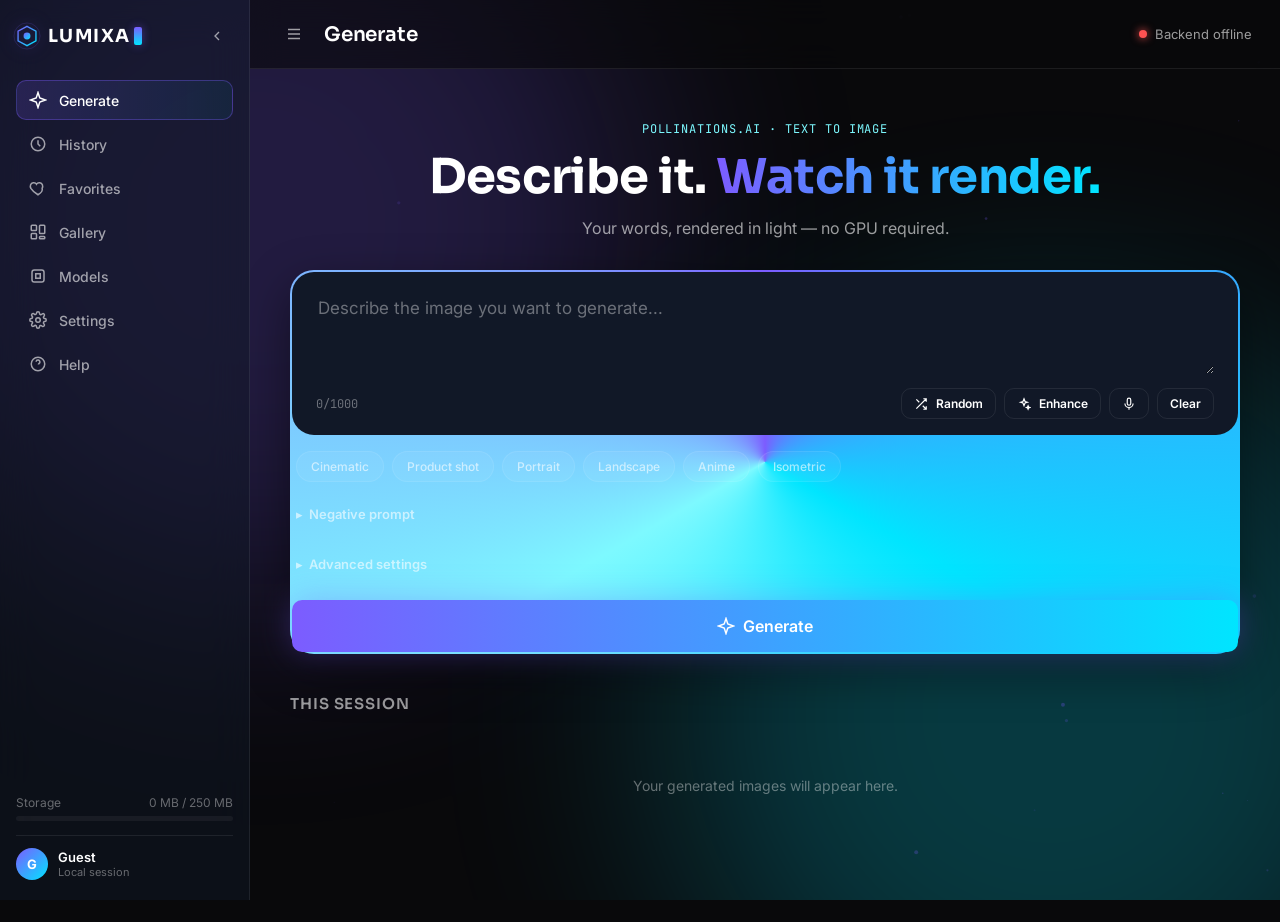
==== AI_Img_GEN/views/index.html @ 0aa5660e "Add files via upload Lumixa is a self-hosted AI image generation studio — describe what you want, an" ====
<!DOCTYPE html>
<html lang="en">
<head>
<meta charset="UTF-8">
<meta name="viewport" content="width=device-width, initial-scale=1.0">
<title>LUMIXA &mdash; AI Image Generator</title>
<meta name="description" content="Generate images with Pollinations.ai">

<!-- Fonts: Sora for display, Inter for body copy, JetBrains Mono for technical/metadata values -->
<link rel="preconnect" href="https://fonts.googleapis.com">
<link rel="preconnect" href="https://fonts.gstatic.com" crossorigin>
<link href="https://fonts.googleapis.com/css2?family=Sora:wght@400;500;600;700;800&family=Inter:wght@400;500;600;700&family=JetBrains+Mono:wght@400;500&display=swap" rel="stylesheet">

<link rel="stylesheet" href="style.css">
</head>
<body>

<!-- Ambient background: floating particles + gradient glow, purely decorative -->
<div class="bg-ambient" aria-hidden="true">
  <div class="bg-glow bg-glow--a"></div>
  <div class="bg-glow bg-glow--b"></div>
  <canvas id="particleCanvas"></canvas>
</div>

<div class="app" id="app">

  <!-- ============ SIDEBAR ============ -->
  <aside class="sidebar" id="sidebar" aria-label="Primary navigation">
    <div class="sidebar__top">
      <div class="brand">
        <span class="brand__mark brand__mark--animated" aria-hidden="true">
          <svg viewBox="0 0 32 32" width="22" height="22">
            <defs>
              <linearGradient id="brandGrad" x1="0" y1="0" x2="1" y2="1">
                <stop offset="0%" stop-color="var(--color-primary)"/>
                <stop offset="100%" stop-color="var(--color-secondary)"/>
              </linearGradient>
            </defs>
            <path d="M16 2 L29 9 V23 L16 30 L3 23 V9 Z" fill="none" stroke="url(#brandGrad)" stroke-width="2"/>
            <circle cx="16" cy="16" r="5" fill="url(#brandGrad)"/>
          </svg>
        </span>
        <span class="brand__name brand__name--animated" aria-label="LUMIXA">
          <span class="brand__name-text">LUMIXA</span>
          <span class="brand__cursor" aria-hidden="true"></span>
        </span>
      </div>
      <button class="icon-btn sidebar__collapse" id="sidebarCollapseBtn" type="button" aria-label="Collapse sidebar" aria-expanded="true">
        <svg width="16" height="16" viewBox="0 0 24 24" fill="none" stroke="currentColor" stroke-width="2"><path d="M15 6l-6 6 6 6"/></svg>
      </button>
    </div>

    <nav class="nav" aria-label="Views">
      <button class="nav__item is-active" data-view="generate" type="button">
        <svg class="nav__icon" viewBox="0 0 24 24" fill="none" stroke="currentColor" stroke-width="2"><path d="M12 2l2.4 7.2L22 12l-7.6 2.8L12 22l-2.4-7.2L2 12l7.6-2.8z"/></svg>
        <span class="nav__label">Generate</span>
      </button>
      <button class="nav__item" data-view="history" type="button">
        <svg class="nav__icon" viewBox="0 0 24 24" fill="none" stroke="currentColor" stroke-width="2"><circle cx="12" cy="12" r="9"/><path d="M12 7v5l3 3"/></svg>
        <span class="nav__label">History</span>
      </button>
      <button class="nav__item" data-view="favorites" type="button">
        <svg class="nav__icon" viewBox="0 0 24 24" fill="none" stroke="currentColor" stroke-width="2"><path d="M12 21s-7-4.35-9.5-8.5C.8 9 2.2 5.5 5.6 5c2-.3 3.7.7 4.4 2 .7-1.3 2.4-2.3 4.4-2 3.4.5 4.8 4 3.1 7.5C19 16.65 12 21 12 21z"/></svg>
        <span class="nav__label">Favorites</span>
      </button>
      <button class="nav__item" data-view="gallery" type="button">
        <svg class="nav__icon" viewBox="0 0 24 24" fill="none" stroke="currentColor" stroke-width="2"><rect x="3" y="3" width="7" height="7" rx="1"/><rect x="14" y="3" width="7" height="11" rx="1"/><rect x="3" y="14" width="7" height="7" rx="1"/><rect x="14" y="18" width="7" height="3" rx="1"/></svg>
        <span class="nav__label">Gallery</span>
      </button>
      <button class="nav__item" data-view="models" type="button">
        <svg class="nav__icon" viewBox="0 0 24 24" fill="none" stroke="currentColor" stroke-width="2"><rect x="4" y="4" width="16" height="16" rx="3"/><path d="M9 9h6v6H9z"/></svg>
        <span class="nav__label">Models</span>
      </button>
      <button class="nav__item" data-view="settings" type="button">
        <svg class="nav__icon" viewBox="0 0 24 24" fill="none" stroke="currentColor" stroke-width="2"><circle cx="12" cy="12" r="3"/><path d="M19.4 15a1.7 1.7 0 00.3 1.9l.1.1a2 2 0 11-2.8 2.8l-.1-.1a1.7 1.7 0 00-1.9-.3 1.7 1.7 0 00-1 1.5V21a2 2 0 11-4 0v-.1a1.7 1.7 0 00-1-1.6 1.7 1.7 0 00-1.9.3l-.1.1a2 2 0 11-2.8-2.8l.1-.1a1.7 1.7 0 00.3-1.9 1.7 1.7 0 00-1.5-1H3a2 2 0 110-4h.1a1.7 1.7 0 001.5-1 1.7 1.7 0 00-.3-1.9l-.1-.1a2 2 0 112.8-2.8l.1.1a1.7 1.7 0 001.9.3H9a1.7 1.7 0 001-1.5V3a2 2 0 114 0v.1a1.7 1.7 0 001 1.6 1.7 1.7 0 001.9-.3l.1-.1a2 2 0 112.8 2.8l-.1.1a1.7 1.7 0 00-.3 1.9V9a1.7 1.7 0 001.5 1H21a2 2 0 110 4h-.1a1.7 1.7 0 00-1.5 1z"/></svg>
        <span class="nav__label">Settings</span>
      </button>
      <button class="nav__item" data-view="help" type="button">
        <svg class="nav__icon" viewBox="0 0 24 24" fill="none" stroke="currentColor" stroke-width="2"><circle cx="12" cy="12" r="9"/><path d="M9.5 9a2.5 2.5 0 115 .5c0 1.5-2 1.8-2 3.3M12 17h.01"/></svg>
        <span class="nav__label">Help</span>
      </button>
    </nav>

    <div class="sidebar__bottom">
      <div class="storage">
        <div class="storage__row">
          <span>Storage</span>
          <span id="storageText">0 MB / 250 MB</span>
        </div>
        <div class="storage__bar"><div class="storage__fill" id="storageFill" style="width:0%"></div></div>
      </div>
      <div class="profile">
        <div class="profile__avatar" aria-hidden="true">G</div>
        <div class="profile__meta">
          <span class="profile__name">Guest</span>
          <span class="profile__plan">Local session</span>
        </div>
      </div>
    </div>
  </aside>

  <!-- ============ MAIN ============ -->
  <div class="main">
    <header class="topbar">
      <button class="icon-btn topbar__menu" id="mobileMenuBtn" type="button" aria-label="Open navigation">
        <svg width="20" height="20" viewBox="0 0 24 24" fill="none" stroke="currentColor" stroke-width="2"><path d="M4 6h16M4 12h16M4 18h16"/></svg>
      </button>
      <h1 class="topbar__title" id="viewTitle">Generate</h1>
      <div class="topbar__status" id="apiStatus" title="Backend status">
        <span class="status-dot" id="statusDot"></span>
        <span id="statusText">Checking backend&hellip;</span>
      </div>
    </header>

    <main class="workspace" id="workspace">

      <!-- ---------- GENERATE VIEW ---------- -->
      <section class="view is-active" id="view-generate" aria-labelledby="viewTitle">

        <div class="hero">
          <p class="hero__eyebrow">Pollinations.ai &middot; text&nbsp;to&nbsp;image</p>
          <h2 class="hero__title">Describe it. <span class="hero__title-accent">Watch it render.</span></h2>
          <p class="hero__subtitle">Your words, rendered in light &mdash; no GPU required.</p>
        </div>

        <div class="console" id="promptConsole">
          <div class="console__inner">
            <label class="visually-hidden" for="prompt">Prompt</label>
            <textarea
              id="prompt"
              class="console__textarea"
              placeholder="Describe the image you want to generate..."
              rows="3"
              maxlength="1000"></textarea>
            <div class="console__footer">
              <span class="char-counter"><span id="charCount">0</span>/1000</span>
              <div class="console__actions">
                <button class="btn btn--ghost btn--sm" id="randomPromptBtn" type="button">
                  <svg width="14" height="14" viewBox="0 0 24 24" fill="none" stroke="currentColor" stroke-width="2"><path d="M16 3h5v5M4 20L21 3M21 16v5h-5M15 15l6 6M4 4l5 5"/></svg>
                  Random
                </button>
                <button class="btn btn--ghost btn--sm" id="enhancePromptBtn" type="button">
                  <svg width="14" height="14" viewBox="0 0 24 24" fill="none" stroke="currentColor" stroke-width="2"><path d="M12 3l1.8 4.6L18 9l-4.2 1.4L12 15l-1.8-4.6L6 9l4.2-1.4z"/><path d="M19 15l.9 2.1L22 18l-2.1.9L19 21l-.9-2.1L16 18l2.1-.9z"/></svg>
                  Enhance
                </button>
                <button class="btn btn--ghost btn--sm" id="voiceInputBtn" type="button" title="Voice input (coming soon)">
                  <svg width="14" height="14" viewBox="0 0 24 24" fill="none" stroke="currentColor" stroke-width="2"><rect x="9" y="2" width="6" height="12" rx="3"/><path d="M5 11a7 7 0 0014 0M12 18v4"/></svg>
                </button>
                <button class="btn btn--ghost btn--sm" id="clearPromptBtn" type="button">Clear</button>
              </div>
            </div>
          </div>

          <div class="templates" id="templateRow" aria-label="Prompt templates">
            <button class="chip" data-template="cinematic">Cinematic</button>
            <button class="chip" data-template="product">Product shot</button>
            <button class="chip" data-template="portrait">Portrait</button>
            <button class="chip" data-template="landscape">Landscape</button>
            <button class="chip" data-template="anime">Anime</button>
            <button class="chip" data-template="isometric">Isometric</button>
          </div>

          <details class="negative">
            <summary>Negative prompt</summary>
            <textarea id="negativePrompt" class="console__textarea console__textarea--sm" placeholder="Things to avoid..." rows="2"></textarea>
          </details>

          <details class="advanced" id="advancedSettings">
            <summary>Advanced settings</summary>
            <div class="advanced__grid">
              <div class="field">
                <label for="aspectRatio">Aspect ratio</label>
                <select id="aspectRatio">
                  <option value="1:1" data-w="1024" data-h="1024">1:1 &middot; Square</option>
                  <option value="4:3" data-w="1152" data-h="896">4:3 &middot; Standard</option>
                  <option value="16:9" data-w="1344" data-h="768">16:9 &middot; Widescreen</option>
                  <option value="9:16" data-w="768" data-h="1344">9:16 &middot; Portrait</option>
                  <option value="3:2" data-w="1216" data-h="832">3:2 &middot; Photo</option>
                </select>
              </div>
              <div class="field">
                <label for="numImages">Number of images</label>
                <input type="number" id="numImages" min="1" max="4" value="1">
              </div>
              <div class="field">
                <label for="steps">Sampling steps <span class="field__value" id="stepsValue">28</span></label>
                <input type="range" id="steps" min="10" max="50" value="28">
              </div>
              <div class="field">
                <label for="cfgScale">CFG scale <span class="field__value" id="cfgValue">7.0</span></label>
                <input type="range" id="cfgScale" min="1" max="20" step="0.5" value="7">
              </div>
              <div class="field">
                <label for="seed">Seed</label>
                <div class="seed-row">
                  <input type="number" id="seed" placeholder="Random" min="0">
                  <label class="switch" title="Randomize seed on every generation">
                    <input type="checkbox" id="randomSeedToggle" checked>
                    <span class="switch__track"><span class="switch__thumb"></span></span>
                  </label>
                </div>
              </div>
              <div class="field">
                <label for="imageStyle">Style</label>
                <select id="imageStyle">
                  <option value="none">None</option>
                  <option value="photographic">Photographic</option>
                  <option value="digital-art">Digital art</option>
                  <option value="cinematic">Cinematic</option>
                  <option value="anime">Anime</option>
                  <option value="3d-model">3D model</option>
                </select>
              </div>
              <div class="field">
                <label for="modelSelect">Model</label>
                <select id="modelSelect">
                  <option value="flux">Flux</option>
                  <option value="turbo">Turbo</option>
                  <option value="flux-realism">Flux Realism</option>
                </select>
              </div>
              <div class="field">
                <label for="scheduler">Scheduler</label>
                <select id="scheduler">
                  <option value="default">Default</option>
                  <option value="euler">Euler</option>
                  <option value="euler-a">Euler ancestral</option>
                  <option value="dpm++">DPM++ 2M</option>
                </select>
              </div>
              <div class="field">
                <label for="qualitySelect">Quality</label>
                <select id="qualitySelect">
                  <option value="standard">Standard</option>
                  <option value="high">High</option>
                </select>
              </div>
              <div class="field field--switch">
                <label for="safetyFilter">Safety filter</label>
                <label class="switch">
                  <input type="checkbox" id="safetyFilter" checked>
                  <span class="switch__track"><span class="switch__thumb"></span></span>
                </label>
              </div>
            </div>
          </details>

          <button class="btn btn--generate" id="generateBtn" type="button">
            <span class="btn--generate__ripple" aria-hidden="true"></span>
            <span class="btn--generate__label">
              <svg width="18" height="18" viewBox="0 0 24 24" fill="none" stroke="currentColor" stroke-width="2"><path d="M12 2l2.4 7.2L22 12l-7.6 2.8L12 22l-2.4-7.2L2 12l7.6-2.8z"/></svg>
              Generate
            </span>
          </button>
        </div>

        <!-- Loading screen -->
        <div class="loading-screen hidden" id="loadingScreen">
          <div class="loading-screen__orb">
            <div class="loading-screen__ring"></div>
            <div class="loading-screen__ring loading-screen__ring--2"></div>
          </div>
          <p class="loading-screen__text">Rendering your vision<span class="dots"><span>.</span><span>.</span><span>.</span></span></p>
          <p class="loading-screen__eta" id="loadingEta">Estimated time: ~20s</p>
          <div class="loading-screen__skeletons" id="loadingSkeletons"></div>
          <button class="btn btn--ghost btn--sm" id="cancelGenerateBtn" type="button">Cancel</button>
        </div>

        <!-- Error state -->
        <div class="error-panel hidden" id="errorPanel">
          <svg width="28" height="28" viewBox="0 0 24 24" fill="none" stroke="currentColor" stroke-width="2"><circle cx="12" cy="12" r="9"/><path d="M12 8v5M12 16h.01"/></svg>
          <p id="errorMessage">Something went wrong.</p>
          <button class="btn btn--ghost btn--sm" id="errorRetryBtn" type="button">Try again</button>
        </div>

        <h3 class="section-heading">This session</h3>
        <div class="masonry" id="sessionGrid" aria-live="polite"></div>
        <p class="empty-hint" id="sessionEmptyHint">Your generated images will appear here.</p>
      </section>

      <!-- ---------- HISTORY VIEW ---------- -->
      <section class="view" id="view-history">
        <div class="view-toolbar">
          <input type="search" id="historySearch" class="text-input" placeholder="Search prompts&hellip;">
          <select id="historySort" class="text-input text-input--sm" aria-label="Sort history" title="Sort history">
            <option value="newest">Newest first</option>
            <option value="oldest">Oldest first</option>
          </select>
          <select id="historyFilter" class="text-input text-input--sm" aria-label="Filter history" title="Filter history">
            <option value="all">All</option>
            <option value="favorites">Favorites only</option>
          </select>
        </div>
        <div id="historyGroups"></div>
        <p class="empty-hint" id="historyEmptyHint">No generations yet &mdash; your history will show up here.</p>
      </section>

      <!-- ---------- FAVORITES VIEW ---------- -->
      <section class="view" id="view-favorites">
        <div class="masonry" id="favoritesGrid"></div>
        <p class="empty-hint" id="favoritesEmptyHint">Tap the heart on any image to save it here.</p>
      </section>

      <!-- ---------- GALLERY VIEW ---------- -->
      <section class="view" id="view-gallery">
        <div class="masonry" id="galleryGrid"></div>
        <p class="empty-hint" id="galleryEmptyHint">Every image you generate collects here in one place.</p>
      </section>

      <!-- ---------- MODELS VIEW ---------- -->
      <section class="view" id="view-models">
        <div class="model-card">
          <div class="model-card__badge">Active</div>
          <h3>Flux &middot; Pollinations.ai</h3>
          <p>Served via the Pollinations.ai image API. No local GPU and no account required &mdash; generation happens on Pollinations' servers, free by default.</p>
          <dl class="model-card__specs">
            <div><dt>Max resolution</dt><dd>2048 &times; 2048</dd></div>
            <div><dt>Models</dt><dd>flux, turbo, flux-realism</dd></div>
            <div><dt>Endpoint</dt><dd class="mono">/generate</dd></div>
          </dl>
        </div>
      </section>

      <!-- ---------- SETTINGS VIEW ---------- -->
      <section class="view" id="view-settings">
        <div class="settings-grid">
          <div class="settings-card">
            <h4>Appearance</h4>
            <div class="field-row">
              <label for="themeSelect">Theme</label>
              <select id="themeSelect">
                <option value="dark">Dark</option>
                <option value="oled">OLED black</option>
              </select>
            </div>
            <div class="field-row">
              <label>Accent color</label>
              <div class="swatches" id="accentSwatches">
                <button type="button" class="swatch swatch--violet" data-accent="#7C5CFF" aria-label="Violet"></button>
                <button type="button" class="swatch swatch--cyan" data-accent="#00E5FF" aria-label="Cyan"></button>
                <button type="button" class="swatch swatch--green" data-accent="#00C853" aria-label="Green"></button>
                <button type="button" class="swatch swatch--red" data-accent="#FF5252" aria-label="Red"></button>
                <button type="button" class="swatch swatch--amber" data-accent="#FFB300" aria-label="Amber"></button>
              </div>
            </div>
            <div class="field-row">
              <label for="animationsToggle">Animations</label>
              <label class="switch"><input type="checkbox" id="animationsToggle" checked><span class="switch__track"><span class="switch__thumb"></span></span></label>
            </div>
          </div>

          <div class="settings-card">
            <h4>Defaults</h4>
            <div class="field-row">
              <label for="languageSelect">Language</label>
              <select id="languageSelect">
                <option value="en">English</option>
                <option value="es">Espa&ntilde;ol</option>
                <option value="fr">Fran&ccedil;ais</option>
                <option value="ja">&#26085;&#26412;&#35486;</option>
              </select>
            </div>
            <div class="field-row">
              <label for="defaultModel">Default model</label>
              <select id="defaultModel">
                <option value="flux">Flux</option>
                <option value="turbo">Turbo</option>
                <option value="flux-realism">Flux Realism</option>
              </select>
            </div>
            <div class="field-row">
              <label for="defaultQuality">Default quality</label>
              <select id="defaultQuality"><option value="standard">Standard</option><option value="high">High</option></select>
            </div>
            <div class="field-row">
              <label for="defaultAspect">Default aspect ratio</label>
              <select id="defaultAspect">
                <option value="1:1">1:1</option><option value="4:3">4:3</option><option value="16:9">16:9</option><option value="9:16">9:16</option><option value="3:2">3:2</option>
              </select>
            </div>
          </div>

          <div class="settings-card">
            <h4>Behavior</h4>
            <div class="field-row">
              <label for="autosaveToggle">Autosave to gallery</label>
              <label class="switch"><input type="checkbox" id="autosaveToggle" checked><span class="switch__track"><span class="switch__thumb"></span></span></label>
            </div>
            <div class="field-row">
              <label for="notificationsToggle">Toast notifications</label>
              <label class="switch"><input type="checkbox" id="notificationsToggle" checked><span class="switch__track"><span class="switch__thumb"></span></span></label>
            </div>
          </div>

          <div class="settings-card settings-card--danger">
            <h4>Data</h4>
            <p>Locally stored images, history, and preferences live only in this browser.</p>
            <button class="btn btn--danger btn--sm" id="clearDataBtn" type="button">Clear all local data</button>
          </div>
        </div>
      </section>

      <!-- ---------- HELP VIEW ---------- -->
      <section class="view" id="view-help">
        <div class="help-card">
          <h4>Keyboard shortcuts</h4>
          <ul class="shortcut-list">
            <li><span>Generate</span><kbd>Ctrl</kbd>+<kbd>Enter</kbd></li>
            <li><span>Close viewer / modal</span><kbd>Esc</kbd></li>
            <li><span>Next image in viewer</span><kbd>&rarr;</kbd></li>
            <li><span>Previous image in viewer</span><kbd>&larr;</kbd></li>
            <li><span>Zoom in / out</span><kbd>+</kbd>/<kbd>-</kbd></li>
          </ul>
        </div>
        <div class="help-card">
          <h4>Troubleshooting</h4>
          <p>If generation fails immediately, confirm the Python backend is running on <code>http://localhost:5000</code>. Pollinations.ai works without any key, but if you're getting rate-limited often, add a <code>POLLINATIONS_API_KEY</code> to your <code>.env</code> file.</p>
        </div>
      </section>

    </main>
  </div>
</div>

<!-- ============ IMAGE VIEWER MODAL ============ -->
<div class="modal-overlay hidden" id="imageModal" role="dialog" aria-modal="true" aria-label="Image viewer">
  <div class="modal">
    <button class="icon-btn modal__close" id="modalCloseBtn" aria-label="Close">
      <svg width="18" height="18" viewBox="0 0 24 24" fill="none" stroke="currentColor" stroke-width="2"><path d="M18 6L6 18M6 6l12 12"/></svg>
    </button>
    <button class="icon-btn modal__nav modal__nav--prev" id="modalPrevBtn" aria-label="Previous image">
      <svg width="20" height="20" viewBox="0 0 24 24" fill="none" stroke="currentColor" stroke-width="2"><path d="M15 6l-6 6 6 6"/></svg>
    </button>
    <div class="modal__stage" id="modalStage">
      <img id="modalImage" alt="" draggable="false">
    </div>
    <button class="icon-btn modal__nav modal__nav--next" id="modalNextBtn" aria-label="Next image">
      <svg width="20" height="20" viewBox="0 0 24 24" fill="none" stroke="currentColor" stroke-width="2"><path d="M9 6l6 6-6 6"/></svg>
    </button>
    <div class="modal__panel">
      <h4>Details</h4>
      <dl class="modal__meta" id="modalMeta"></dl>
      <div class="modal__actions">
        <button class="btn btn--ghost btn--sm" id="modalDownloadBtn" type="button">Download</button>
        <button class="btn btn--ghost btn--sm" id="modalCopyBtn" type="button">Copy prompt</button>
        <button class="btn btn--ghost btn--sm" id="modalRegenBtn" type="button">Regenerate</button>
      </div>
    </div>
  </div>
</div>

<!-- ============ TOASTS ============ -->
<div class="toast-stack" id="toastStack" aria-live="assertive"></div>

<!-- Mobile nav scrim -->
<div class="scrim hidden" id="scrim"></div>

<script src="utils.js"></script>
<script src="toast.js"></script>
<script src="modal.js"></script>
<script src="sidebar.js"></script>
<script src="settings.js"></script>
<script src="history.js"></script>
<script src="gallery.js"></script>
<script src="main.js"></script>
</body>
</html>
---- AI_Img_GEN/views/style.css ----
/* =========================================================================
   LUMIXA — AI Image Generator
   Design tokens: dark glassmorphism, violet/cyan neon accents.
   Type: Sora (display) / Inter (body) / JetBrains Mono (technical values).
   Signature element: the rotating conic-gradient border on the prompt
   console — the one deliberate flourish; everything else stays quiet.
   ========================================================================= */

:root {
  /* Palette — from brief */
  --color-bg: #09090B;
  --color-surface: #111827;
  --color-card: rgba(255, 255, 255, 0.05);
  --color-primary: #7C5CFF;
  --color-secondary: #00E5FF;
  --color-accent: #7DF9FF;
  --color-success: #00C853;
  --color-warning: #FFB300;
  --color-error: #FF5252;
  --color-text: #FFFFFF;
  --color-text-dim: rgba(255, 255, 255, 0.6);
  --color-text-faint: rgba(255, 255, 255, 0.38);
  --color-border: rgba(255, 255, 255, 0.08);

  /* Derived */
  --radius-sm: 10px;
  --radius-md: 16px;
  --radius-lg: 24px;
  --radius-pill: 999px;

  --shadow-soft: 0 8px 30px rgba(0, 0, 0, 0.35);
  --shadow-lift: 0 16px 48px rgba(0, 0, 0, 0.45);
  --shadow-glow-primary: 0 0 32px rgba(124, 92, 255, 0.35);
  --shadow-glow-secondary: 0 0 32px rgba(0, 229, 255, 0.25);

  --font-display: 'Sora', 'Inter', system-ui, sans-serif;
  --font-body: 'Inter', system-ui, sans-serif;
  --font-mono: 'JetBrains Mono', 'SFMono-Regular', monospace;

  --sidebar-w: 250px;
  --sidebar-w-collapsed: 76px;

  --ease-out: cubic-bezier(0.16, 1, 0.3, 1);
  --dur-fast: 150ms;
  --dur-med: 280ms;
  --dur-slow: 480ms;
}

[data-theme="oled"] { --color-bg: #000000; --color-surface: #0a0a0c; }

* { box-sizing: border-box; }
html, body { height: 100%; }
body {
  margin: 0;
  background: var(--color-bg);
  color: var(--color-text);
  font-family: var(--font-body);
  -webkit-font-smoothing: antialiased;
  overflow-x: hidden;
}
h1, h2, h3, h4 { font-family: var(--font-display); margin: 0; letter-spacing: -0.01em; }
p { margin: 0; }
ul { list-style: none; margin: 0; padding: 0; }
button { font-family: inherit; }
.mono { font-family: var(--font-mono); }

.visually-hidden {
  position: absolute; width: 1px; height: 1px; overflow: hidden;
  clip: rect(0 0 0 0); white-space: nowrap;
}

/* Focus visibility — accessible everywhere */
:focus-visible {
  outline: 2px solid var(--color-accent);
  outline-offset: 2px;
  border-radius: var(--radius-sm);
}

/* Custom scrollbar */
@supports (scrollbar-width: thin) {
  * { scrollbar-width: thin; scrollbar-color: rgba(255,255,255,0.18) transparent; }
}
*::-webkit-scrollbar { width: 8px; height: 8px; }
*::-webkit-scrollbar-thumb { background: rgba(255,255,255,0.14); border-radius: var(--radius-pill); }
*::-webkit-scrollbar-thumb:hover { background: rgba(255,255,255,0.24); }

/* =========================== Ambient background ========================= */
.bg-ambient { position: fixed; inset: 0; z-index: 0; pointer-events: none; overflow: hidden; }
.bg-glow {
  position: absolute; width: 60vw; height: 60vw; max-width: 900px; max-height: 900px;
  border-radius: 50%; filter: blur(120px); opacity: 0.22;
  animation: drift 24s ease-in-out infinite alternate;
}
.bg-glow--a { background: var(--color-primary); top: -18%; left: -10%; }
.bg-glow--b { background: var(--color-secondary); bottom: -22%; right: -12%; animation-delay: -8s; }
@keyframes drift {
  from { transform: translate(0, 0) scale(1); }
  to   { transform: translate(4%, 6%) scale(1.08); }
}
#particleCanvas { position: absolute; inset: 0; width: 100%; height: 100%; opacity: 0.5; }

/* ================================ Layout ================================ */
.app { position: relative; z-index: 1; display: grid; grid-template-columns: var(--sidebar-w) 1fr; min-height: 100vh; transition: grid-template-columns var(--dur-med) var(--ease-out); }
.app.is-collapsed { grid-template-columns: var(--sidebar-w-collapsed) 1fr; }

.main { display: flex; flex-direction: column; min-width: 0; min-height: 100vh; }

.topbar {
  display: flex; align-items: center; gap: 14px;
  padding: 18px 28px; position: sticky; top: 0; z-index: 5;
  background: rgba(9,9,11,0.6); -webkit-backdrop-filter: blur(16px); backdrop-filter: blur(16px);
  border-bottom: 1px solid var(--color-border);
}
.topbar__title { font-size: 20px; font-weight: 600; flex: 1; }
.topbar__menu { display: none; }
.topbar__status { display: flex; align-items: center; gap: 8px; font-size: 13px; color: var(--color-text-dim); }
.status-dot { width: 8px; height: 8px; border-radius: 50%; background: var(--color-text-faint); transition: background var(--dur-fast); }
.status-dot.is-online { background: var(--color-success); box-shadow: 0 0 8px var(--color-success); }
.status-dot.is-offline { background: var(--color-error); box-shadow: 0 0 8px var(--color-error); }

.workspace { flex: 1; padding: 32px 40px 80px; max-width: 1180px; width: 100%; margin: 0 auto; }

.view { display: none; animation: fadeSlideIn var(--dur-slow) var(--ease-out); }
.view.is-active { display: block; }
@keyframes fadeSlideIn { from { opacity: 0; transform: translateY(10px); } to { opacity: 1; transform: translateY(0); } }

.section-heading { font-size: 15px; font-weight: 600; color: var(--color-text-dim); margin: 40px 0 16px; text-transform: uppercase; letter-spacing: 0.06em; }

.empty-hint { text-align: center; color: var(--color-text-faint); padding: 48px 0; font-size: 14px; }

/* ================================ Sidebar ================================ */
.sidebar {
  position: sticky; top: 0; height: 100vh;
  display: flex; flex-direction: column; justify-content: space-between;
  padding: 20px 16px; border-right: 1px solid var(--color-border);
  background: rgba(17, 24, 39, 0.5); -webkit-backdrop-filter: blur(20px); backdrop-filter: blur(20px);
  z-index: 10; overflow: hidden;
}
.sidebar__top { display: flex; align-items: center; justify-content: space-between; margin-bottom: 28px; }
.brand { display: flex; align-items: center; gap: 10px; min-width: 0; }
.brand__mark { flex-shrink: 0; display: flex; position: relative; filter: drop-shadow(0 0 10px rgba(124, 92, 255, 0.35)); animation: logoFloat 3.2s ease-in-out infinite; }
.brand__mark::before {
  content: ""; position: absolute; inset: -4px; border-radius: 50%; border: 1px solid rgba(124, 92, 255, 0.28);
  transform: scale(0.9); opacity: 0.7; animation: logoPulse 2.4s ease-in-out infinite;
}
.brand__mark svg { display: block; animation: logoSpin 5s linear infinite; }
.brand__name {
  font-family: var(--font-display); font-weight: 700; font-size: 18px; white-space: nowrap;
  display: inline-flex; align-items: center; gap: 2px;
}
.brand__name-text {
  display: inline-block; overflow: hidden; white-space: nowrap; width: 0;
  letter-spacing: 0.08em; color: var(--color-text);
  animation: typing 1.8s steps(6, end) 0.35s forwards;
}
.brand__cursor {
  display: inline-block; width: 0.6ch; height: 1em; border-radius: 2px;
  background: linear-gradient(180deg, var(--color-primary), var(--color-secondary));
  box-shadow: 0 0 10px rgba(124, 92, 255, 0.45);
  animation: cursorBlink 0.9s step-end infinite;
}
@keyframes typing { from { width: 0; } to { width: 6ch; } }
@keyframes cursorBlink { 50% { opacity: 0; } }
@keyframes logoFloat { 0%,100% { transform: translateY(0px); } 50% { transform: translateY(-3px); } }
@keyframes logoPulse { 0%,100% { transform: scale(0.9); opacity: 0.45; } 50% { transform: scale(1.06); opacity: 0.85; } }
@keyframes logoSpin { 0% { transform: rotate(0deg); } 100% { transform: rotate(360deg); } }

.icon-btn {
  width: 32px; height: 32px; border-radius: var(--radius-sm); border: 1px solid transparent;
  background: transparent; color: var(--color-text-dim); display: flex; align-items: center; justify-content: center;
  cursor: pointer; transition: background var(--dur-fast), color var(--dur-fast), transform var(--dur-fast);
}
.icon-btn:hover { background: var(--color-card); color: var(--color-text); }
.icon-btn:active { transform: scale(0.92); }
.sidebar__collapse svg { transition: transform var(--dur-med) var(--ease-out); }
.app.is-collapsed .sidebar__collapse svg { transform: rotate(180deg); }

.nav { display: flex; flex-direction: column; gap: 4px; flex: 1; overflow-y: auto; }
.nav__item {
  display: flex; align-items: center; gap: 12px; padding: 10px 12px; border-radius: var(--radius-sm);
  background: transparent; border: 1px solid transparent; color: var(--color-text-dim);
  cursor: pointer; text-align: left; font-size: 14px; font-weight: 500;
  transition: background var(--dur-fast), color var(--dur-fast), border-color var(--dur-fast);
  white-space: nowrap;
}
.nav__icon { flex-shrink: 0; width: 18px; height: 18px; }
.nav__item:hover { background: var(--color-card); color: var(--color-text); }
.nav__item.is-active {
  background: linear-gradient(90deg, rgba(124,92,255,0.18), rgba(0,229,255,0.06));
  border-color: rgba(124,92,255,0.35); color: var(--color-text);
}
.app.is-collapsed .nav__label,
.app.is-collapsed .brand__name,
.app.is-collapsed .storage,
.app.is-collapsed .profile__meta { display: none; }
.app.is-collapsed .nav__item { justify-content: center; }
.app.is-collapsed .profile { justify-content: center; }

.sidebar__bottom { display: flex; flex-direction: column; gap: 14px; }
.storage__row { display: flex; justify-content: space-between; font-size: 12px; color: var(--color-text-faint); margin-bottom: 6px; }
.storage__bar { height: 5px; border-radius: var(--radius-pill); background: var(--color-card); overflow: hidden; }
.storage__fill { height: 100%; border-radius: var(--radius-pill); background: linear-gradient(90deg, var(--color-primary), var(--color-secondary)); transition: width var(--dur-slow) var(--ease-out); }
.profile { display: flex; align-items: center; gap: 10px; padding-top: 12px; border-top: 1px solid var(--color-border); }
.profile__avatar {
  width: 32px; height: 32px; border-radius: 50%; flex-shrink: 0;
  background: linear-gradient(135deg, var(--color-primary), var(--color-secondary));
  display: flex; align-items: center; justify-content: center; font-weight: 700; font-size: 13px;
}
.profile__meta { display: flex; flex-direction: column; min-width: 0; }
.profile__name { font-size: 13px; font-weight: 600; }
.profile__plan { font-size: 11px; color: var(--color-text-faint); }

/* ================================= Hero ================================= */
.hero { text-align: center; padding: 20px 0 32px; }
.hero__eyebrow { font-family: var(--font-mono); font-size: 12px; letter-spacing: 0.08em; text-transform: uppercase; color: var(--color-accent); margin-bottom: 14px; }
.hero__title { font-size: clamp(30px, 4vw, 48px); font-weight: 700; line-height: 1.1; }
.hero__title-accent {
  background: linear-gradient(90deg, var(--color-primary), var(--color-secondary), var(--color-accent));
  -webkit-background-clip: text; background-clip: text; color: transparent;
  background-size: 200% auto; animation: gradientShift 6s ease infinite;
}
@keyframes gradientShift { 0%,100% { background-position: 0% center; } 50% { background-position: 100% center; } }
.hero__subtitle { margin-top: 14px; color: var(--color-text-dim); font-size: 16px; }

/* ============================ Prompt console ============================ */
/* Signature element: rotating conic-gradient frame around the console. */
.console {
  position: relative; border-radius: var(--radius-lg); padding: 2px;
  background: conic-gradient(from var(--angle, 0deg), var(--color-primary), var(--color-secondary), var(--color-accent), var(--color-primary));
  animation: rotateBorder 8s linear infinite;
  box-shadow: var(--shadow-lift);
}
@property --angle { syntax: '<angle>'; inherits: false; initial-value: 0deg; }
@keyframes rotateBorder { to { --angle: 360deg; } }

.console__inner {
  background: var(--color-surface);
  border-radius: calc(var(--radius-lg) - 2px);
  padding: 22px 24px 16px;
}
.console__textarea {
  width: 100%; resize: vertical; min-height: 76px; max-height: 260px;
  background: transparent; border: none; color: var(--color-text);
  font-family: var(--font-body); font-size: 17px; line-height: 1.5; outline: none;
}
.console__textarea::placeholder { color: var(--color-text-faint); }
.console__textarea--sm { font-size: 14px; min-height: 50px; }
.console__footer { display: flex; align-items: center; justify-content: space-between; margin-top: 10px; flex-wrap: wrap; gap: 10px; }
.char-counter { font-family: var(--font-mono); font-size: 12px; color: var(--color-text-faint); }
.console__actions { display: flex; gap: 8px; flex-wrap: wrap; }

.templates { display: flex; gap: 8px; flex-wrap: wrap; padding: 16px 4px 0; }
.chip {
  padding: 7px 14px; border-radius: var(--radius-pill); font-size: 12px; font-weight: 500;
  background: var(--color-card); border: 1px solid var(--color-border); color: var(--color-text-dim);
  cursor: pointer; transition: all var(--dur-fast);
}
.chip:hover { color: var(--color-text); border-color: var(--color-primary); box-shadow: 0 0 0 1px rgba(124,92,255,0.3); }

details.negative, details.advanced { margin: 14px 4px 0; }
details.negative summary, details.advanced summary {
  cursor: pointer; font-size: 13px; font-weight: 600; color: var(--color-text-dim);
  padding: 10px 0; list-style: none; display: flex; align-items: center; gap: 6px;
}
details.negative summary::-webkit-details-marker, details.advanced summary::-webkit-details-marker { display: none; }
details.negative summary::before, details.advanced summary::before {
  content: '▸'; display: inline-block; transition: transform var(--dur-fast);
}
details[open] summary::before { transform: rotate(90deg); }
details.negative[open] .console__textarea { margin-top: 8px; background: var(--color-card); border-radius: var(--radius-sm); padding: 10px 12px; }

.advanced__grid { display: grid; grid-template-columns: repeat(3, 1fr); gap: 16px 20px; padding: 6px 0 8px; }
.field { display: flex; flex-direction: column; gap: 6px; }
.field label { font-size: 12px; color: var(--color-text-dim); display: flex; justify-content: space-between; }
.field__value { font-family: var(--font-mono); color: var(--color-accent); }
.field select, .field input[type="number"], .text-input {
  background: var(--color-card); border: 1px solid var(--color-border); color: var(--color-text);
  border-radius: var(--radius-sm); padding: 9px 10px; font-size: 13px; outline: none;
  transition: border-color var(--dur-fast);
}
.field select:focus, .field input:focus, .text-input:focus { border-color: var(--color-primary); }
.field input[type="range"] { width: 100%; accent-color: var(--color-primary); }
.field--switch { flex-direction: row; align-items: center; justify-content: space-between; }
.seed-row { display: flex; align-items: center; gap: 10px; }
.seed-row input { flex: 1; }

/* Switch */
.switch { position: relative; display: inline-flex; align-items: center; cursor: pointer; }
.switch input { position: absolute; opacity: 0; width: 0; height: 0; }
.switch__track { width: 38px; height: 22px; border-radius: var(--radius-pill); background: var(--color-card); border: 1px solid var(--color-border); transition: background var(--dur-fast); display: block; position: relative; }
.switch__thumb { position: absolute; top: 2px; left: 2px; width: 16px; height: 16px; border-radius: 50%; background: var(--color-text-dim); transition: transform var(--dur-fast) var(--ease-out), background var(--dur-fast); }
.switch input:checked + .switch__track { background: linear-gradient(90deg, var(--color-primary), var(--color-secondary)); border-color: transparent; }
.switch input:checked + .switch__track .switch__thumb { transform: translateX(16px); background: #fff; }

/* ================================ Buttons ================================ */
.btn {
  display: inline-flex; align-items: center; justify-content: center; gap: 8px;
  border: 1px solid var(--color-border); background: var(--color-card); color: var(--color-text);
  border-radius: var(--radius-sm); padding: 10px 16px; font-size: 14px; font-weight: 600;
  cursor: pointer; transition: transform var(--dur-fast), box-shadow var(--dur-fast), background var(--dur-fast), opacity var(--dur-fast);
}
.btn:hover { transform: translateY(-1px); box-shadow: var(--shadow-soft); }
.btn:active { transform: translateY(0) scale(0.98); }
.btn:disabled { opacity: 0.5; cursor: not-allowed; transform: none; box-shadow: none; }
.btn--ghost { background: transparent; }
.btn--ghost:hover { background: var(--color-card); }
.btn--sm { padding: 7px 12px; font-size: 12px; }
.btn--danger { border-color: rgba(255,82,82,0.4); color: var(--color-error); }
.btn--danger:hover { background: rgba(255,82,82,0.1); }

.btn--generate {
  width: 100%; margin-top: 18px; padding: 16px; font-size: 16px; border: none; position: relative; overflow: hidden;
  background: linear-gradient(90deg, var(--color-primary), var(--color-secondary));
  box-shadow: var(--shadow-glow-primary);
}
.btn--generate__label { position: relative; z-index: 1; display: inline-flex; align-items: center; gap: 8px; }
.btn--generate:hover { box-shadow: var(--shadow-glow-primary), var(--shadow-glow-secondary); }
.btn--generate:disabled { background: var(--color-card); box-shadow: none; color: var(--color-text-dim); }
.btn--generate__ripple { position: absolute; border-radius: 50%; background: rgba(255,255,255,0.35); transform: scale(0); pointer-events: none; }
.btn--generate__ripple.is-animating { animation: ripple 600ms ease-out; }
@keyframes ripple { to { transform: scale(3); opacity: 0; } }

.spinner-small { width: 14px; height: 14px; border-radius: 50%; border: 2px solid rgba(255,255,255,0.35); border-top-color: #fff; display: inline-block; animation: spin 0.7s linear infinite; }
@keyframes spin { to { transform: rotate(360deg); } }

/* ============================== Loading screen =========================== */
.loading-screen { display: flex; flex-direction: column; align-items: center; gap: 14px; padding: 56px 0 40px; }
.loading-screen.hidden { display: none; }
.loading-screen__orb { position: relative; width: 84px; height: 84px; }
.loading-screen__ring {
  position: absolute; inset: 0; border-radius: 50%; border: 3px solid transparent;
  border-top-color: var(--color-primary); border-right-color: var(--color-secondary);
  animation: spin 1.1s linear infinite;
}
.loading-screen__ring--2 { inset: 14px; border-top-color: var(--color-accent); border-right-color: transparent; animation-duration: 1.6s; animation-direction: reverse; }
.loading-screen__text { font-size: 15px; color: var(--color-text-dim); }
.dots span { animation: blink 1.4s infinite; opacity: 0; }
.dots span:nth-child(2) { animation-delay: 0.2s; }
.dots span:nth-child(3) { animation-delay: 0.4s; }
@keyframes blink { 0%, 20% { opacity: 0; } 50% { opacity: 1; } 100% { opacity: 0; } }
.loading-screen__eta { font-family: var(--font-mono); font-size: 12px; color: var(--color-text-faint); }
.loading-screen__skeletons { display: grid; grid-template-columns: repeat(auto-fit, minmax(160px, 1fr)); gap: 14px; width: 100%; max-width: 520px; }
.skeleton { height: 140px; border-radius: var(--radius-md); background: linear-gradient(100deg, var(--color-card) 30%, rgba(255,255,255,0.1) 50%, var(--color-card) 70%); background-size: 200% 100%; animation: shimmer 1.6s ease-in-out infinite; }
@keyframes shimmer { to { background-position: -200% 0; } }

/* Error panel */
.error-panel { display: flex; flex-direction: column; align-items: center; gap: 10px; padding: 40px 0; color: var(--color-error); text-align: center; }
.error-panel.hidden { display: none; }
.error-panel p { color: var(--color-text-dim); max-width: 420px; }

/* ================================ Masonry ================================ */
.masonry { columns: 4 220px; column-gap: 16px; }
.card {
  break-inside: avoid; margin-bottom: 16px; border-radius: var(--radius-md); overflow: hidden;
  background: var(--color-card); border: 1px solid var(--color-border);
  transition: transform var(--dur-med) var(--ease-out), box-shadow var(--dur-med) var(--ease-out);
  animation: reveal var(--dur-slow) var(--ease-out);
}
@keyframes reveal { from { opacity: 0; transform: translateY(14px) scale(0.98); } to { opacity: 1; transform: translateY(0) scale(1); } }
.card:hover { transform: translateY(-4px); box-shadow: var(--shadow-lift); }
.card__media { position: relative; width: 100%; display: block; background: var(--color-surface); }
.card__media img { width: 100%; display: block; cursor: zoom-in; }
.card__overlay {
  position: absolute; inset: 0; display: flex; align-items: flex-end; padding: 10px;
  background: linear-gradient(to top, rgba(0,0,0,0.75), transparent 55%);
  opacity: 0; transition: opacity var(--dur-fast);
}
.card:hover .card__overlay { opacity: 1; }
.card__actions { display: flex; gap: 6px; flex-wrap: wrap; }
.card__actions .icon-btn { background: rgba(9,9,11,0.55); backdrop-filter: blur(6px); }
.card__body { padding: 10px 12px 12px; }
.card__prompt {
  font-size: 13px;
  color: var(--color-text-dim);
  display: -webkit-box;
  -webkit-line-clamp: 2;
  line-clamp: 2;
  -webkit-box-orient: vertical;
  overflow: hidden;
}
.card__meta { display: flex; gap: 10px; margin-top: 8px; font-family: var(--font-mono); font-size: 11px; color: var(--color-text-faint); flex-wrap: wrap; }
.card__fav.is-active { color: var(--color-error); }

/* =============================== View toolbar ============================ */
.view-toolbar { display: flex; gap: 10px; flex-wrap: wrap; margin-bottom: 24px; }
.text-input { flex: 1; min-width: 160px; }
.text-input--sm { flex: none; }
.history-group { margin-bottom: 28px; }
.history-group__label { font-size: 12px; text-transform: uppercase; letter-spacing: 0.06em; color: var(--color-text-faint); margin-bottom: 10px; }

/* ================================= Modal ================================= */
.modal-overlay {
  position: fixed; inset: 0; z-index: 100; background: rgba(0,0,0,0.75); backdrop-filter: blur(10px);
  display: flex; align-items: center; justify-content: center; padding: 24px;
  animation: fadeIn var(--dur-med) var(--ease-out);
}
.modal-overlay.hidden { display: none; }
@keyframes fadeIn { from { opacity: 0; } to { opacity: 1; } }
.modal {
  display: grid; grid-template-columns: 1fr 280px; gap: 0; width: 100%; max-width: 1080px; max-height: 88vh;
  background: var(--color-surface); border: 1px solid var(--color-border); border-radius: var(--radius-lg);
  overflow: hidden; position: relative; animation: scaleIn var(--dur-med) var(--ease-out);
}
@keyframes scaleIn { from { opacity: 0; transform: scale(0.96); } to { opacity: 1; transform: scale(1); } }
.modal__stage { display: flex; align-items: center; justify-content: center; background: #000; overflow: hidden; touch-action: none; }
.modal__stage img { max-width: 100%; max-height: 88vh; object-fit: contain; cursor: grab; user-select: none; }
.modal__close { position: absolute; top: 14px; right: 14px; z-index: 2; background: rgba(0,0,0,0.5); }
.modal__nav { position: absolute; top: 50%; transform: translateY(-50%); z-index: 2; background: rgba(0,0,0,0.5); width: 40px; height: 40px; }
.modal__nav--prev { left: 14px; }
.modal__nav--next { right: calc(280px + 14px); }
.modal__panel { padding: 22px; overflow-y: auto; border-left: 1px solid var(--color-border); }
.modal__panel h4 { font-size: 13px; text-transform: uppercase; letter-spacing: 0.06em; color: var(--color-text-faint); margin-bottom: 14px; }
.modal__meta { display: flex; flex-direction: column; gap: 10px; font-size: 13px; }
.modal__meta div { display: flex; flex-direction: column; gap: 2px; }
.modal__meta dt { color: var(--color-text-faint); font-size: 11px; text-transform: uppercase; }
.modal__meta dd { margin: 0; font-family: var(--font-mono); word-break: break-word; }
.modal__actions { display: flex; flex-wrap: wrap; gap: 8px; margin-top: 18px; }

/* ================================= Toasts ================================= */
.toast-stack { position: fixed; bottom: 24px; right: 24px; z-index: 200; display: flex; flex-direction: column; gap: 10px; max-width: 340px; }
.toast {
  display: flex; align-items: center; gap: 10px; padding: 13px 16px; border-radius: var(--radius-md);
  background: rgba(17,24,39,0.9); backdrop-filter: blur(14px); border: 1px solid var(--color-border);
  box-shadow: var(--shadow-lift); font-size: 13px; animation: toastIn var(--dur-med) var(--ease-out);
}
.toast.is-leaving { animation: toastOut var(--dur-med) var(--ease-out) forwards; }
@keyframes toastIn { from { opacity: 0; transform: translateX(30px); } to { opacity: 1; transform: translateX(0); } }
@keyframes toastOut { to { opacity: 0; transform: translateX(30px); } }
.toast__icon { width: 18px; height: 18px; flex-shrink: 0; }
.toast--success .toast__icon { color: var(--color-success); }
.toast--warning .toast__icon { color: var(--color-warning); }
.toast--error .toast__icon { color: var(--color-error); }
.toast--info .toast__icon { color: var(--color-secondary); }

/* ============================== Model / Settings / Help ================== */
.model-card, .settings-card, .help-card {
  background: var(--color-card); border: 1px solid var(--color-border); border-radius: var(--radius-md);
  padding: 22px; margin-bottom: 18px;
}
.model-card__badge { display: inline-block; font-size: 11px; padding: 3px 10px; border-radius: var(--radius-pill); background: rgba(0,200,83,0.15); color: var(--color-success); margin-bottom: 10px; }
.model-card h3 { font-size: 20px; margin-bottom: 8px; }
.model-card p { color: var(--color-text-dim); font-size: 14px; line-height: 1.6; }
.model-card__specs { display: flex; gap: 28px; margin-top: 18px; flex-wrap: wrap; }
.model-card__specs dt { font-size: 11px; color: var(--color-text-faint); text-transform: uppercase; }
.model-card__specs dd { margin: 4px 0 0; font-family: var(--font-mono); font-size: 14px; }

.settings-grid { display: grid; grid-template-columns: repeat(2, 1fr); gap: 18px; }
.settings-card h4 { font-size: 14px; margin-bottom: 16px; color: var(--color-text-dim); text-transform: uppercase; letter-spacing: 0.05em; }
.field-row { display: flex; align-items: center; justify-content: space-between; gap: 12px; padding: 10px 0; border-bottom: 1px solid var(--color-border); font-size: 13px; }
.field-row:last-child { border-bottom: none; }
.field-row select { min-width: 140px; }
.settings-card--danger { border-color: rgba(255,82,82,0.25); }
.settings-card--danger p { font-size: 13px; color: var(--color-text-dim); margin-bottom: 14px; }
.swatches { display: flex; gap: 8px; }
.swatch { width: 24px; height: 24px; border-radius: 50%; background: var(--sw); border: 2px solid transparent; cursor: pointer; transition: transform var(--dur-fast), border-color var(--dur-fast); }
.swatch:hover { transform: scale(1.15); }
.swatch.is-active { border-color: #fff; }

.help-card h4 { font-size: 15px; margin-bottom: 14px; }
.help-card p { color: var(--color-text-dim); font-size: 14px; line-height: 1.6; }
.help-card code { font-family: var(--font-mono); background: var(--color-card); padding: 2px 6px; border-radius: 4px; }
.shortcut-list li { display: flex; justify-content: space-between; padding: 8px 0; border-bottom: 1px solid var(--color-border); font-size: 13px; color: var(--color-text-dim); }
.shortcut-list li:last-child { border-bottom: none; }
kbd { font-family: var(--font-mono); background: var(--color-card); border: 1px solid var(--color-border); border-radius: 5px; padding: 2px 6px; font-size: 11px; }

/* ================================== Scrim ================================= */
.scrim { position: fixed; inset: 0; background: rgba(0,0,0,0.6); z-index: 9; backdrop-filter: blur(4px); }
.scrim.hidden { display: none; }

/* ================================================================
   RESPONSIVE
   ================================================================ */

/* Ultra-wide */
@media (min-width: 1920px) {
  .workspace { max-width: 1400px; }
  .masonry { columns: 5 240px; }
}

/* Desktop → laptop/tablet */
@media (max-width: 1180px) {
  .masonry { columns: 3 200px; }
  .advanced__grid { grid-template-columns: repeat(2, 1fr); }
}

@media (max-width: 1024px) {
  :root { --sidebar-w: 220px; }
  .settings-grid { grid-template-columns: 1fr; }
}

/* Tablet */
@media (max-width: 860px) {
  .app { grid-template-columns: 1fr; }
  .sidebar {
    position: fixed; left: 0; top: 0; width: 250px; height: 100vh;
    transform: translateX(-100%); transition: transform var(--dur-med) var(--ease-out);
  }
  .app.is-mobile-open .sidebar { transform: translateX(0); }
  .topbar__menu { display: flex; }
  .masonry { columns: 2 180px; }
  .workspace { padding: 24px 20px 64px; }
  .modal { grid-template-columns: 1fr; }
  .modal__panel { border-left: none; border-top: 1px solid var(--color-border); max-height: 220px; }
  .modal__nav--next { right: 14px; }
}

/* Mobile / foldable */
@media (max-width: 560px) {
  .masonry { columns: 1; }
  .advanced__grid { grid-template-columns: 1fr; }
  .console__inner { padding: 16px 16px 12px; }
  .hero__title { font-size: 28px; }
  .console__footer { flex-direction: column; align-items: stretch; }
  .console__actions { justify-content: space-between; }
  .topbar { padding: 14px 16px; }
  .workspace { padding: 20px 14px 56px; }
  .toast-stack { left: 16px; right: 16px; max-width: none; }
}

/* Reduced motion */
@media (prefers-reduced-motion: reduce) {
  *, *::before, *::after { animation-duration: 0.001ms !important; animation-iteration-count: 1 !important; transition-duration: 0.001ms !important; }
  .console { animation: none; background: linear-gradient(90deg, var(--color-primary), var(--color-secondary)); }
}

.hidden { display: none !important; }
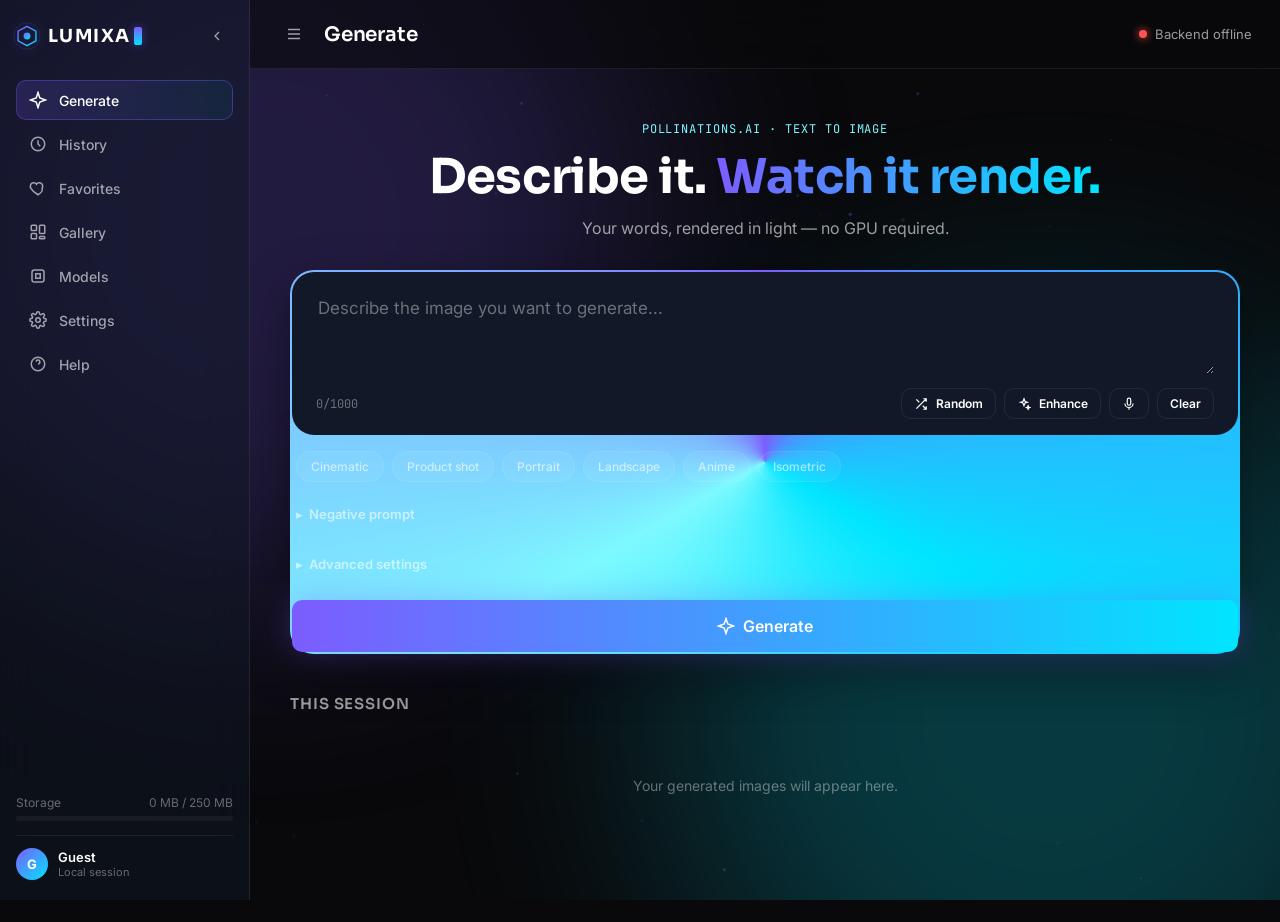
==== commit 70c75040: "Update print statement from 'Hello' to 'Goodbye'" ====
--- a/AI_Img_GEN/views/index.html
+++ b/AI_Img_GEN/views/index.html
@@ -3,6 +3,7 @@
 <head>
 <meta charset="UTF-8">
 <meta name="viewport" content="width=device-width, initial-scale=1.0">
+<meta name="google-site-verification" content="A2P7Wl4ujTw-H-piZovqZo6osaCgqdC-P4gmaPRHni4" />
 <title>LUMIXA &mdash; AI Image Generator</title>
 <meta name="description" content="Generate images with Pollinations.ai">
 
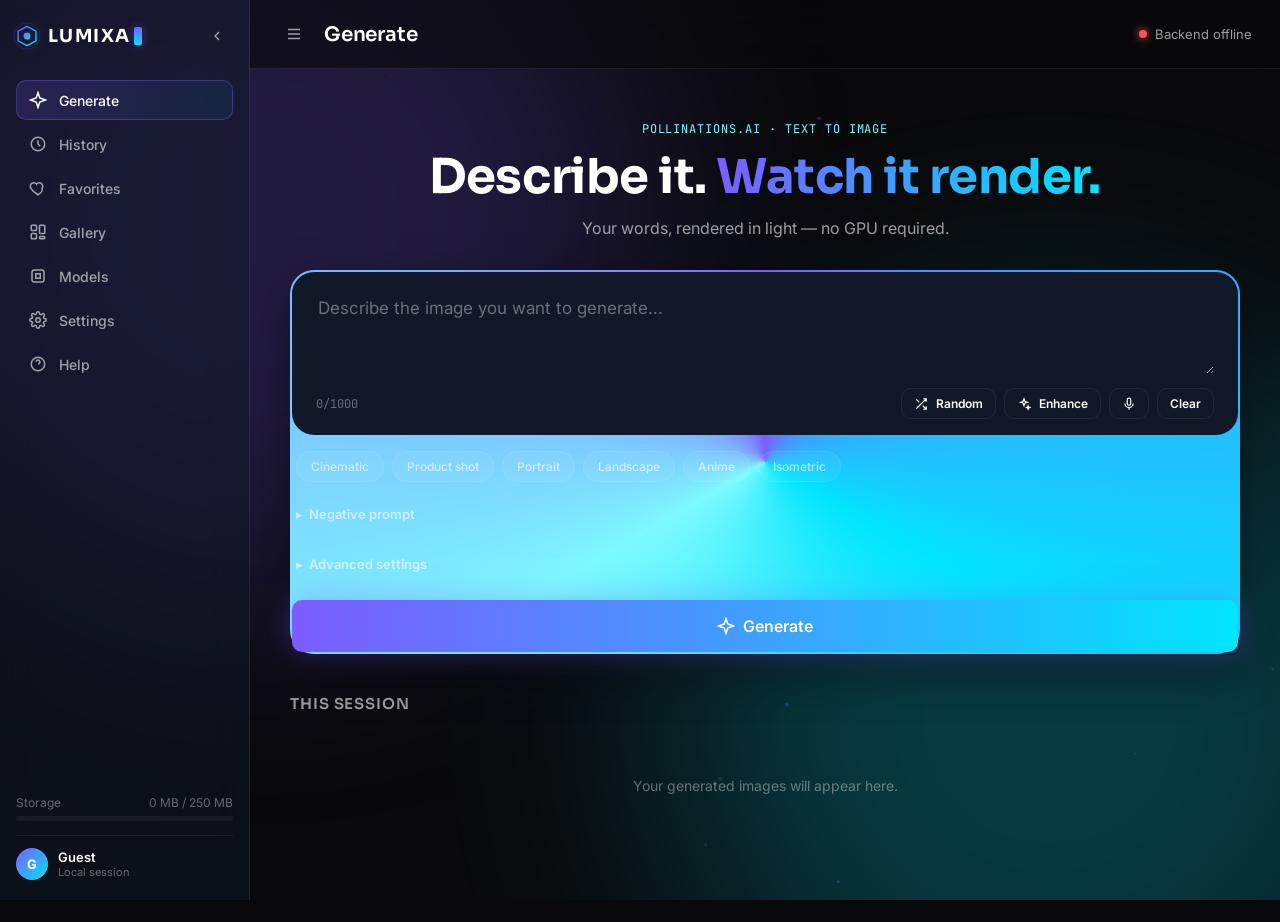
==== commit e0dd937e: "add SEO" ====
--- a/AI_Img_GEN/views/index.html
+++ b/AI_Img_GEN/views/index.html
@@ -5,6 +5,15 @@
 <meta name="viewport" content="width=device-width, initial-scale=1.0">
 <meta name="google-site-verification" content="A2P7Wl4ujTw-H-piZovqZo6osaCgqdC-P4gmaPRHni4" />
 <title>LUMIXA &mdash; AI Image Generator</title>
+<meta name="description" content="LUMIXA is a free AI image generator powered by Pollinations AI. Create high-quality AI artwork instantly with a modern and intuitive interface.">
+
+<meta name="keywords" content="AI Image Generator, AI Art, LUMIXA, Pollinations AI, Free AI Images, Text to Image">
+
+<meta name="robots" content="index, follow">
+
+<meta name="author" content="Aditya Chavan">
+
+<link rel="canonical" href="https://lumixa-img-gen.onrender.com/"> 
 <meta name="description" content="Generate images with Pollinations.ai">
 
 <!-- Fonts: Sora for display, Inter for body copy, JetBrains Mono for technical/metadata values -->
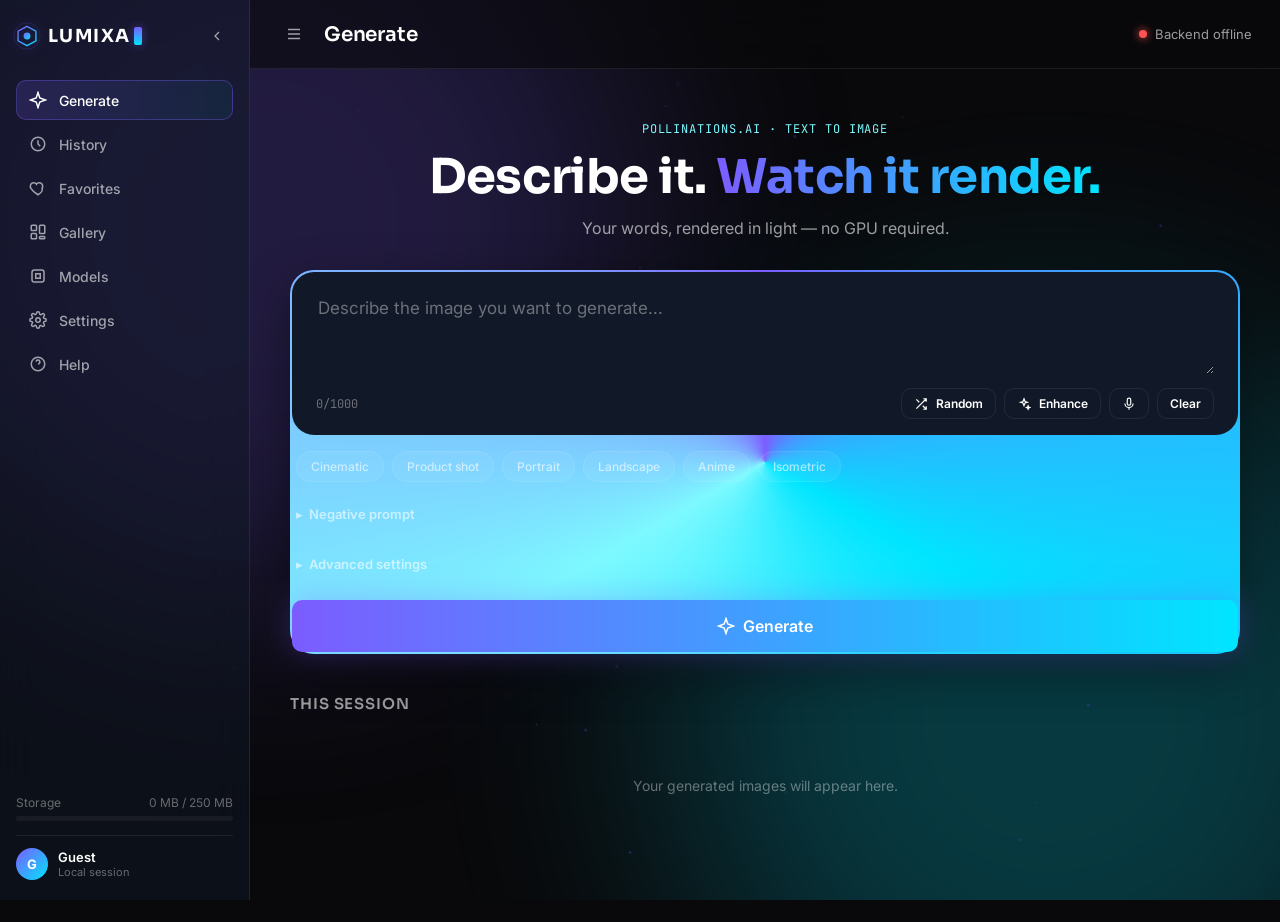
==== commit b45b9de2: "favicon for webapp" ====
--- a/AI_Img_GEN/views/index.html
+++ b/AI_Img_GEN/views/index.html
@@ -20,6 +20,9 @@
 <link rel="preconnect" href="https://fonts.googleapis.com">
 <link rel="preconnect" href="https://fonts.gstatic.com" crossorigin>
 <link href="https://fonts.googleapis.com/css2?family=Sora:wght@400;500;600;700;800&family=Inter:wght@400;500;600;700&family=JetBrains+Mono:wght@400;500&display=swap" rel="stylesheet">
+<link rel="icon" href="logo.png" type="image/svg+xml">
+<link rel="apple-touch-icon" href="logo1.png">
+<link rel="shortcut icon" href="logo1.png">
 
 <link rel="stylesheet" href="style.css">
 </head>
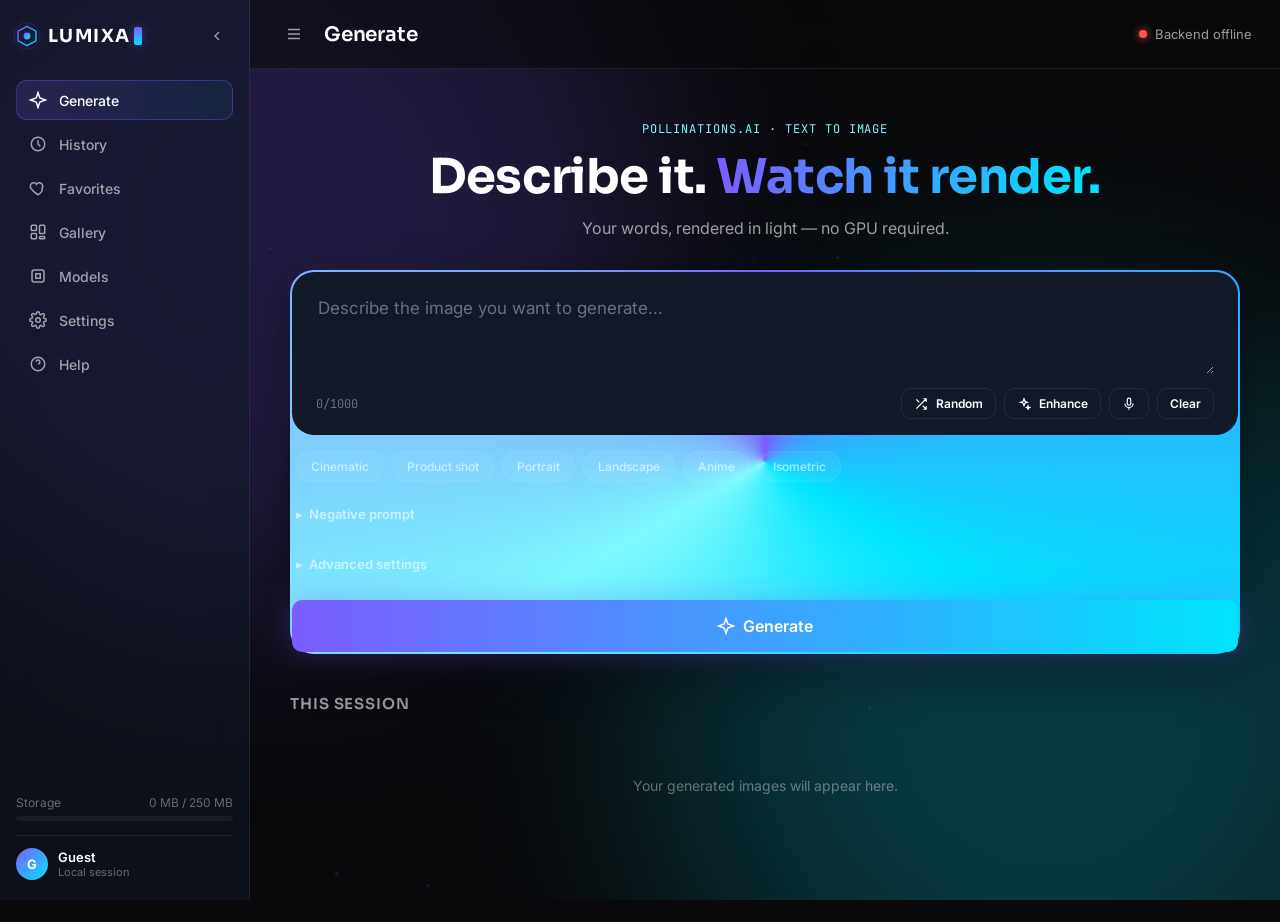
==== commit ebe9cdf5: "Update print statement from 'Hello' to 'Goodbye'" ====
--- a/AI_Img_GEN/views/index.html
+++ b/AI_Img_GEN/views/index.html
@@ -21,8 +21,8 @@
 <link rel="preconnect" href="https://fonts.gstatic.com" crossorigin>
 <link href="https://fonts.googleapis.com/css2?family=Sora:wght@400;500;600;700;800&family=Inter:wght@400;500;600;700&family=JetBrains+Mono:wght@400;500&display=swap" rel="stylesheet">
 <link rel="icon" href="logo.png" type="image/svg+xml">
-<link rel="apple-touch-icon" href="logo1.png">
-<link rel="shortcut icon" href="logo1.png">
+<link rel="apple-touch-icon" href="logo1.jpeg">
+<link rel="shortcut icon" href="logo1.jpeg">
 
 <link rel="stylesheet" href="style.css">
 </head>
